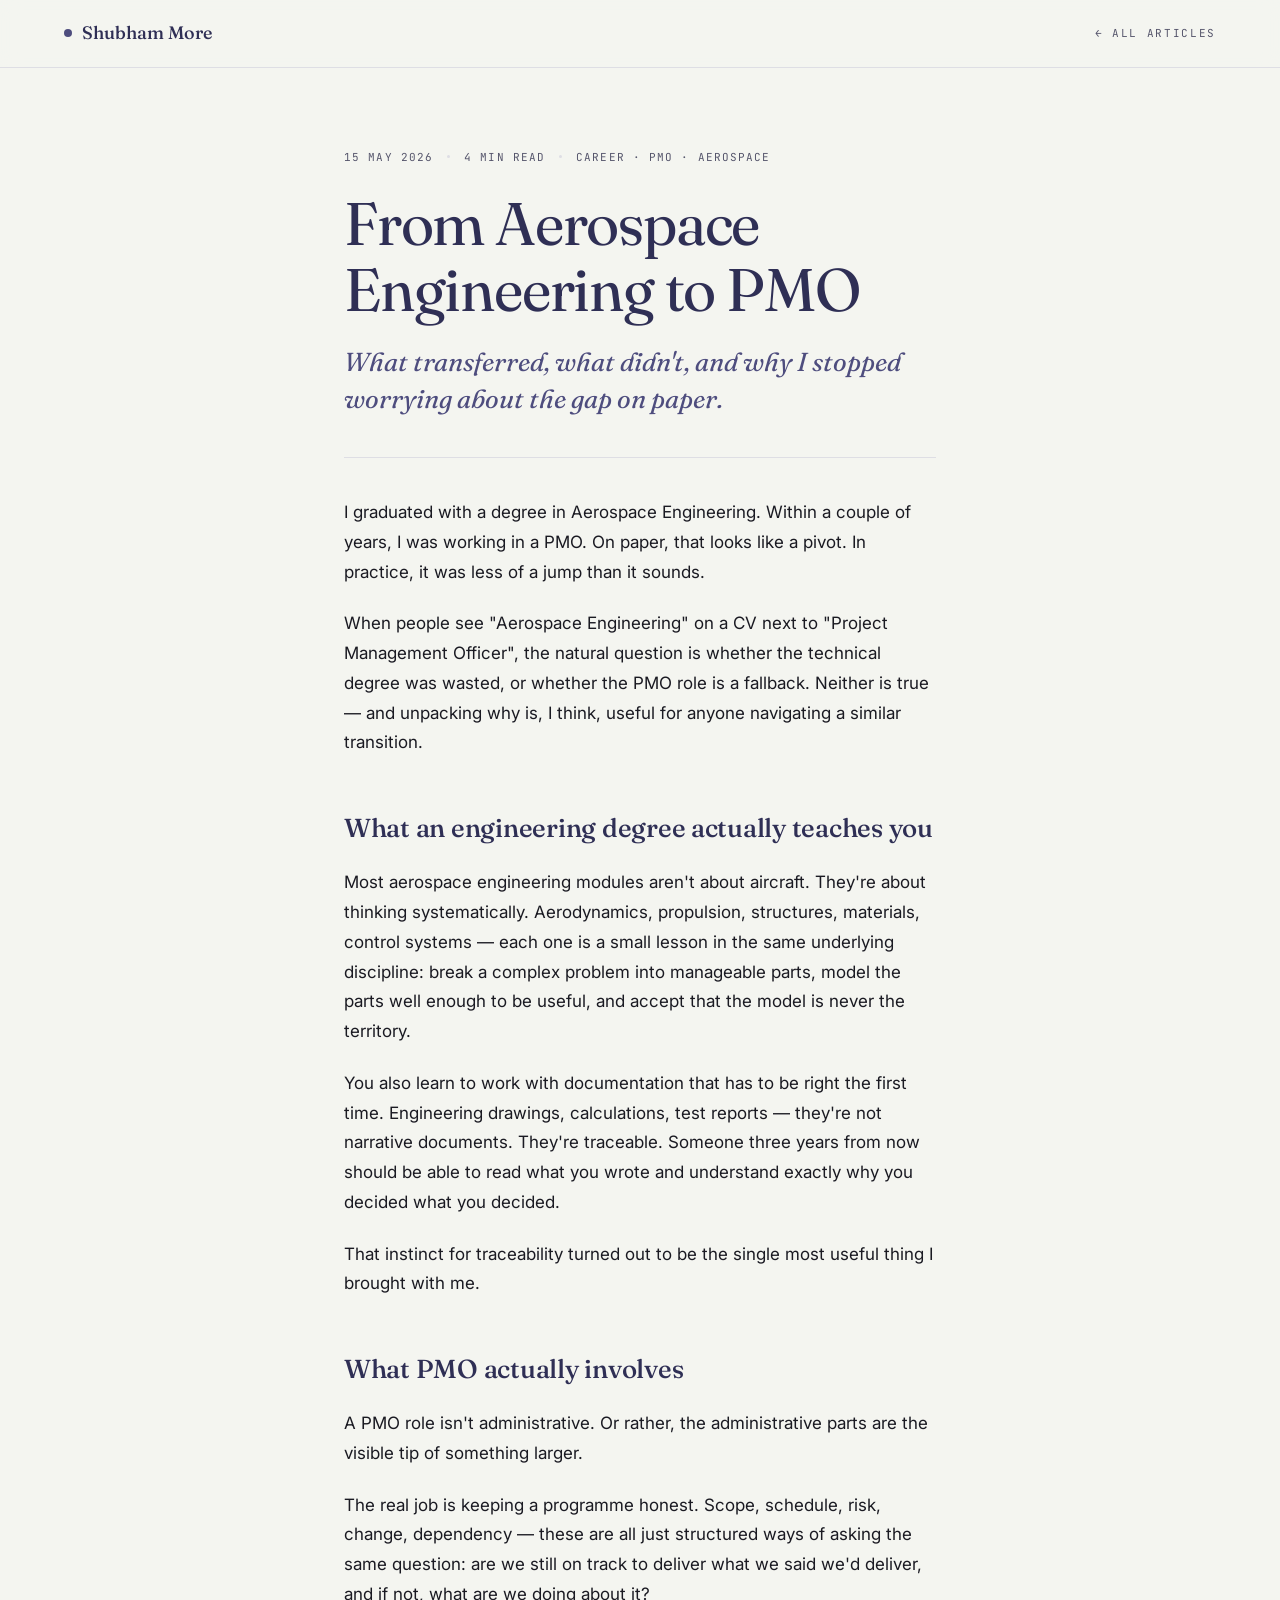
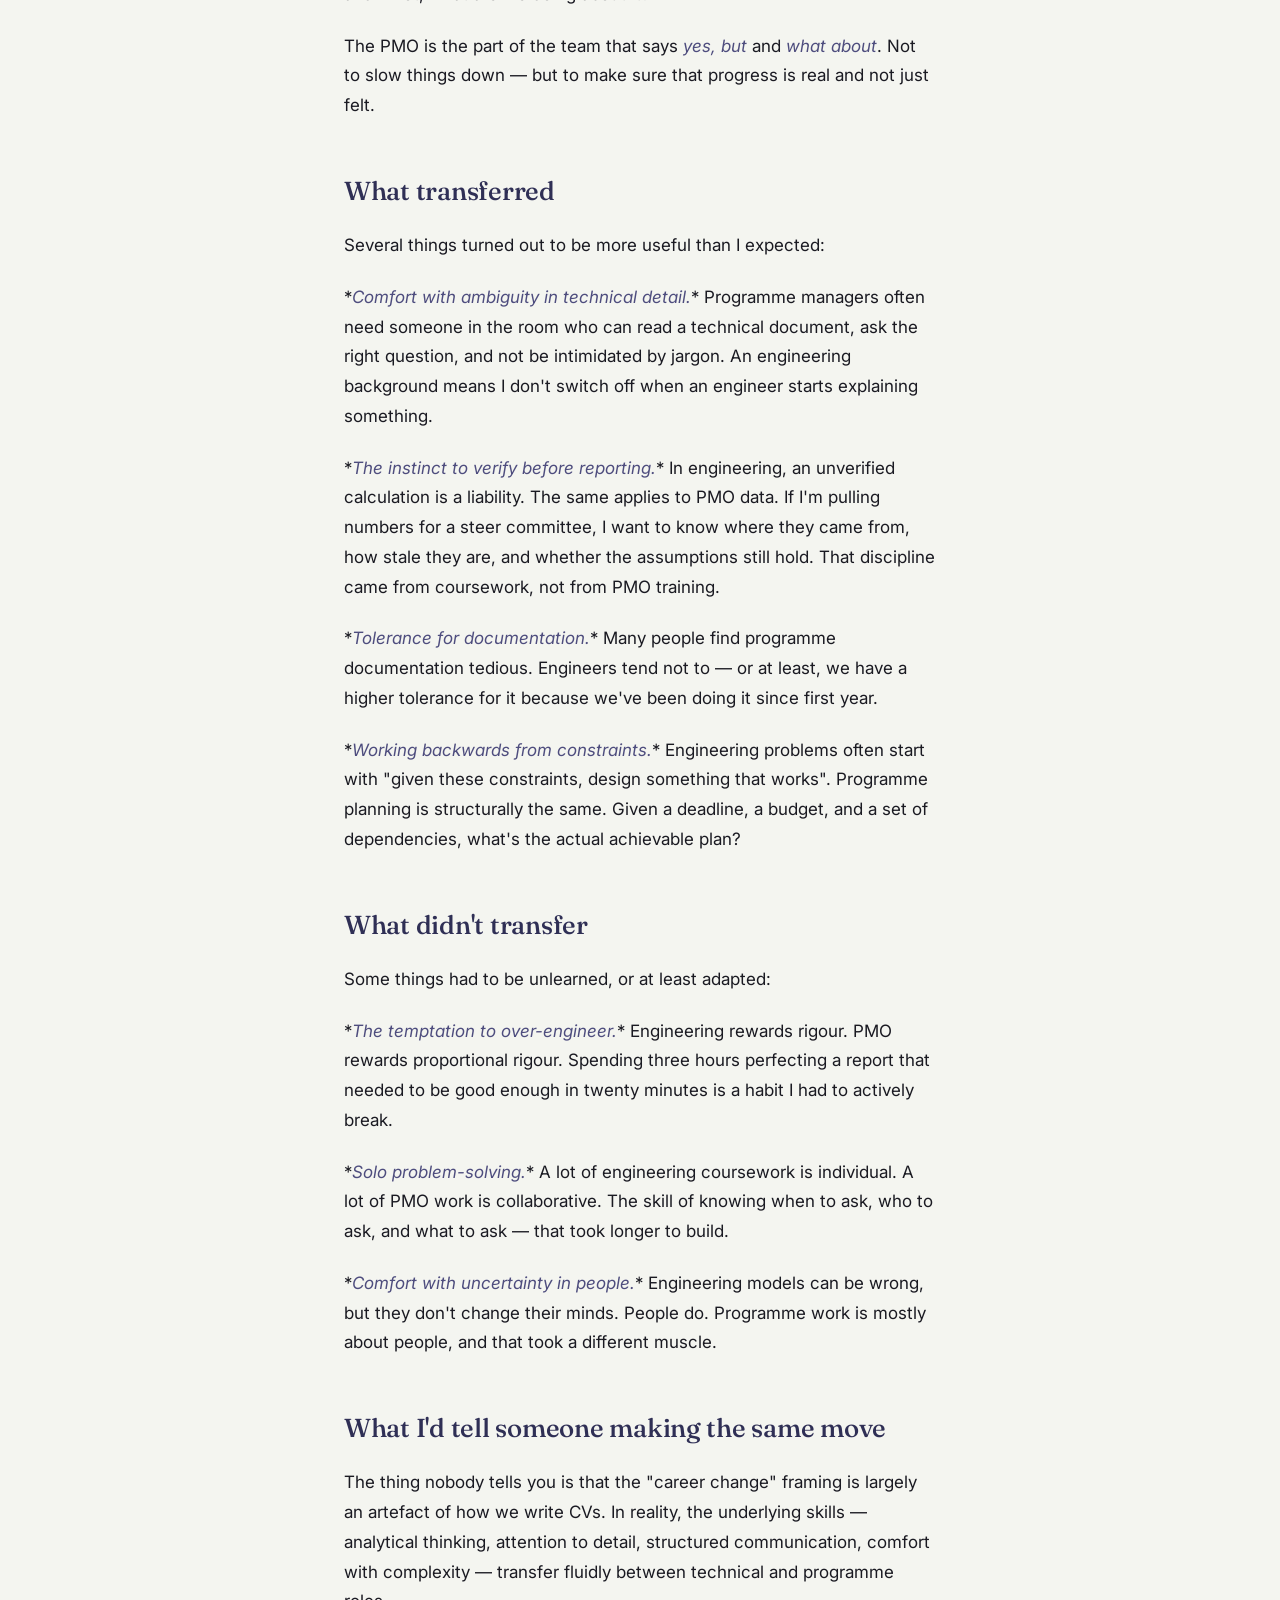
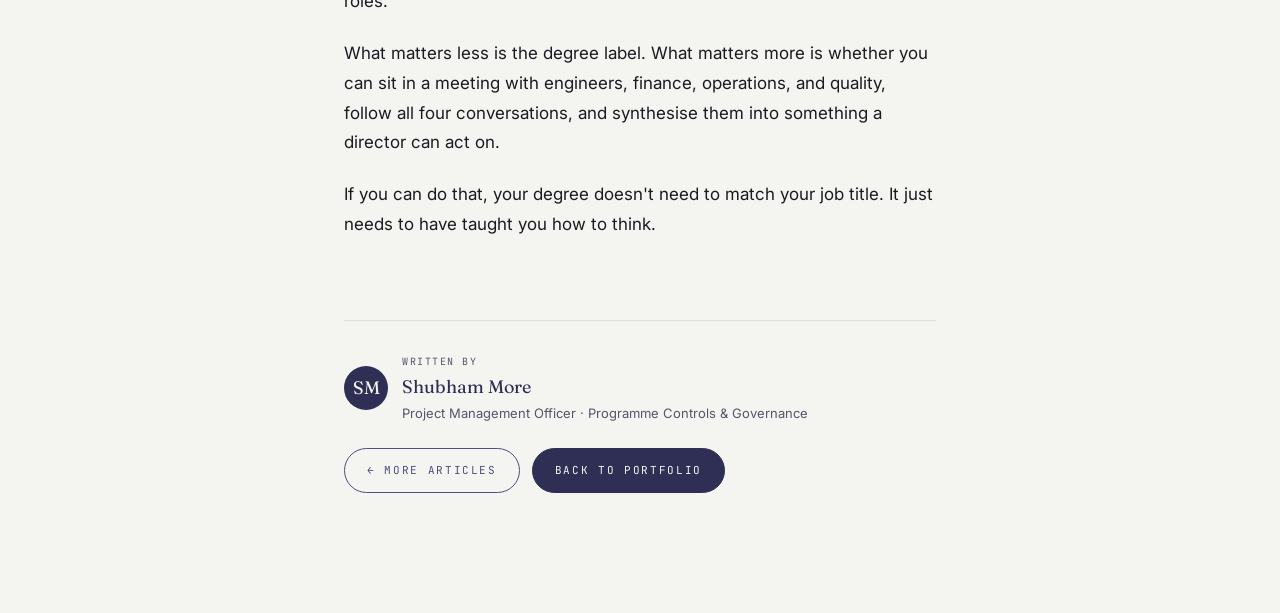
==== article-aerospace-to-pmo.html @ 25e09bb3 "Refactor monolithic index.html into structured multi-file project Split the single 1,732-line index." ====
<!DOCTYPE html>
<html lang="en">
<head>
<meta charset="UTF-8">
<meta name="viewport" content="width=device-width, initial-scale=1">
<title>From Aerospace Engineering to PMO — Shubham More</title>
<meta name="description" content="What transferred, what didn't, and why I stopped worrying about the gap on paper.">
<link rel="preconnect" href="https://fonts.googleapis.com">
<link rel="preconnect" href="https://fonts.gstatic.com" crossorigin>
<link href="https://fonts.googleapis.com/css2?family=Fraunces:opsz,wght@9..144,300;9..144,400;9..144,500&family=Inter:wght@300;400;500;600&family=JetBrains+Mono:wght@400;500&display=swap" rel="stylesheet">
<style>
:root {
  --ink: #4E4D7E; --ink-deep: #2F2F55; --ink-soft: #7C7BA5;
  --paper: #F4F5F0; --paper-warm: #EDEEE7; --surface: #FFFFFF;
  --text: #1A1A22; --text-dim: #55556B;
  --line: #DEDEE4; --line-soft: #EAEAEF; --accent: #C9A36B;
  --f-display: "Fraunces", Georgia, serif;
  --f-body: "Inter", -apple-system, sans-serif;
  --f-mono: "JetBrains Mono", ui-monospace, monospace;
  --pad-x: clamp(24px, 5vw, 80px);
}
* { box-sizing: border-box; margin: 0; padding: 0; }
html { scroll-behavior: smooth; }
body { font-family: var(--f-body); font-size: 16px; line-height: 1.7; color: var(--text); background: var(--paper); -webkit-font-smoothing: antialiased; }
a { color: inherit; text-decoration: none; }

.nav { position: sticky; top: 0; z-index: 100; background: rgba(244,245,240,0.92); backdrop-filter: saturate(140%) blur(10px); border-bottom: 1px solid var(--line); }
.nav-inner { display: flex; justify-content: space-between; align-items: center; padding: 18px var(--pad-x); }
.nav-logo { font-family: var(--f-display); font-size: 18px; font-weight: 500; color: var(--ink-deep); display: flex; align-items: center; gap: 10px; }
.nav-logo .dot { width: 8px; height: 8px; border-radius: 50%; background: var(--ink); }
.nav-back { font-family: var(--f-mono); font-size: 11px; letter-spacing: 0.15em; text-transform: uppercase; color: var(--text-dim); transition: color .15s; }
.nav-back:hover { color: var(--ink); }

.article { max-width: 720px; margin: 0 auto; padding: 80px var(--pad-x) 120px; }

.article-meta { display: flex; gap: 14px; flex-wrap: wrap; align-items: center; font-family: var(--f-mono); font-size: 11px; letter-spacing: 0.1em; text-transform: uppercase; color: var(--text-dim); margin-bottom: 24px; }
.article-meta .dot-sep { width: 3px; height: 3px; border-radius: 50%; background: var(--line); }

.article h1 { font-family: var(--f-display); font-size: clamp(36px, 6vw, 60px); font-weight: 400; line-height: 1.1; color: var(--ink-deep); letter-spacing: -0.02em; margin-bottom: 22px; }
.article .subtitle { font-family: var(--f-display); font-size: clamp(20px, 2.5vw, 26px); font-weight: 400; line-height: 1.4; color: var(--ink); font-style: italic; margin-bottom: 32px; }
.article .lede { height: 1px; background: var(--line); margin: 40px 0; }

.article h2 { font-family: var(--f-display); font-size: 26px; font-weight: 500; color: var(--ink-deep); margin: 48px 0 18px; letter-spacing: -0.01em; }
.article p { font-size: 17px; line-height: 1.75; color: var(--text); margin-bottom: 22px; }
.article p em { color: var(--ink); font-style: italic; }
.article p strong { color: var(--ink-deep); font-weight: 600; }

.article-foot { margin-top: 80px; padding-top: 32px; border-top: 1px solid var(--line); display: flex; flex-direction: column; gap: 24px; }
.foot-author { display: flex; align-items: center; gap: 14px; }
.foot-author .avatar { width: 44px; height: 44px; border-radius: 50%; background: var(--ink-deep); color: var(--paper); display: flex; align-items: center; justify-content: center; font-family: var(--f-display); font-size: 18px; }
.foot-author .by { font-family: var(--f-mono); font-size: 10px; letter-spacing: 0.15em; text-transform: uppercase; color: var(--text-dim); margin-bottom: 2px; }
.foot-author .name { font-family: var(--f-display); font-size: 18px; color: var(--ink-deep); }
.foot-author .role { font-size: 13px; color: var(--text-dim); }
.foot-cta { display: flex; gap: 12px; flex-wrap: wrap; }
.foot-cta a { font-family: var(--f-mono); font-size: 11px; letter-spacing: 0.15em; text-transform: uppercase; padding: 12px 22px; border: 1px solid var(--ink); border-radius: 999px; color: var(--ink); transition: all .15s; }
.foot-cta a:hover { background: var(--ink); color: var(--paper); }
.foot-cta a.primary { background: var(--ink-deep); color: var(--paper); border-color: var(--ink-deep); }
.foot-cta a.primary:hover { background: var(--ink); }

@media (max-width: 600px) {
  .article { padding: 50px var(--pad-x) 80px; }
  .article h1 { font-size: 32px; }
  .article .subtitle { font-size: 18px; }
  .article p { font-size: 16px; }
}
</style>
</head>
<body>

<nav class="nav">
  <div class="nav-inner">
    <a class="nav-logo" href="index.html"><span class="dot"></span>Shubham More</a>
    <a class="nav-back" href="articles.html">← All articles</a>
  </div>
</nav>

<article class="article">
  <div class="article-meta">
    <span>15 May 2026</span>
    <span class="dot-sep"></span>
    <span>4 min read</span>
    <span class="dot-sep"></span>
    <span>Career · PMO · Aerospace</span>
  </div>
  <h1>From Aerospace Engineering to PMO</h1>
  <p class="subtitle">What transferred, what didn't, and why I stopped worrying about the gap on paper.</p>
  <div class="lede"></div>
  
  <p>I graduated with a degree in Aerospace Engineering. Within a couple of years, I was working in a PMO. On paper, that looks like a pivot. In practice, it was less of a jump than it sounds.</p>
<p>When people see "Aerospace Engineering" on a CV next to "Project Management Officer", the natural question is whether the technical degree was wasted, or whether the PMO role is a fallback. Neither is true — and unpacking why is, I think, useful for anyone navigating a similar transition.</p>
<h2>What an engineering degree actually teaches you</h2>
<p>Most aerospace engineering modules aren't about aircraft. They're about thinking systematically. Aerodynamics, propulsion, structures, materials, control systems — each one is a small lesson in the same underlying discipline: break a complex problem into manageable parts, model the parts well enough to be useful, and accept that the model is never the territory.</p>
<p>You also learn to work with documentation that has to be right the first time. Engineering drawings, calculations, test reports — they're not narrative documents. They're traceable. Someone three years from now should be able to read what you wrote and understand exactly why you decided what you decided.</p>
<p>That instinct for traceability turned out to be the single most useful thing I brought with me.</p>
<h2>What PMO actually involves</h2>
<p>A PMO role isn't administrative. Or rather, the administrative parts are the visible tip of something larger.</p>
<p>The real job is keeping a programme honest. Scope, schedule, risk, change, dependency — these are all just structured ways of asking the same question: are we still on track to deliver what we said we'd deliver, and if not, what are we doing about it?</p>
<p>The PMO is the part of the team that says <em>yes, but</em> and <em>what about</em>. Not to slow things down — but to make sure that progress is real and not just felt.</p>
<h2>What transferred</h2>
<p>Several things turned out to be more useful than I expected:</p>
<p>*<em>Comfort with ambiguity in technical detail.</em>* Programme managers often need someone in the room who can read a technical document, ask the right question, and not be intimidated by jargon. An engineering background means I don't switch off when an engineer starts explaining something.</p>
<p>*<em>The instinct to verify before reporting.</em>* In engineering, an unverified calculation is a liability. The same applies to PMO data. If I'm pulling numbers for a steer committee, I want to know where they came from, how stale they are, and whether the assumptions still hold. That discipline came from coursework, not from PMO training.</p>
<p>*<em>Tolerance for documentation.</em>* Many people find programme documentation tedious. Engineers tend not to — or at least, we have a higher tolerance for it because we've been doing it since first year.</p>
<p>*<em>Working backwards from constraints.</em>* Engineering problems often start with "given these constraints, design something that works". Programme planning is structurally the same. Given a deadline, a budget, and a set of dependencies, what's the actual achievable plan?</p>
<h2>What didn't transfer</h2>
<p>Some things had to be unlearned, or at least adapted:</p>
<p>*<em>The temptation to over-engineer.</em>* Engineering rewards rigour. PMO rewards proportional rigour. Spending three hours perfecting a report that needed to be good enough in twenty minutes is a habit I had to actively break.</p>
<p>*<em>Solo problem-solving.</em>* A lot of engineering coursework is individual. A lot of PMO work is collaborative. The skill of knowing when to ask, who to ask, and what to ask — that took longer to build.</p>
<p>*<em>Comfort with uncertainty in people.</em>* Engineering models can be wrong, but they don't change their minds. People do. Programme work is mostly about people, and that took a different muscle.</p>
<h2>What I'd tell someone making the same move</h2>
<p>The thing nobody tells you is that the "career change" framing is largely an artefact of how we write CVs. In reality, the underlying skills — analytical thinking, attention to detail, structured communication, comfort with complexity — transfer fluidly between technical and programme roles.</p>
<p>What matters less is the degree label. What matters more is whether you can sit in a meeting with engineers, finance, operations, and quality, follow all four conversations, and synthesise them into something a director can act on.</p>
<p>If you can do that, your degree doesn't need to match your job title. It just needs to have taught you how to think.</p>
  
  <div class="article-foot">
    <div class="foot-author">
      <div class="avatar">SM</div>
      <div>
        <div class="by">Written by</div>
        <div class="name">Shubham More</div>
        <div class="role">Project Management Officer · Programme Controls &amp; Governance</div>
      </div>
    </div>
    <div class="foot-cta">
      <a href="articles.html">← More articles</a>
      <a href="index.html" class="primary">Back to portfolio</a>
    </div>
  </div>
</article>

</body>
</html>
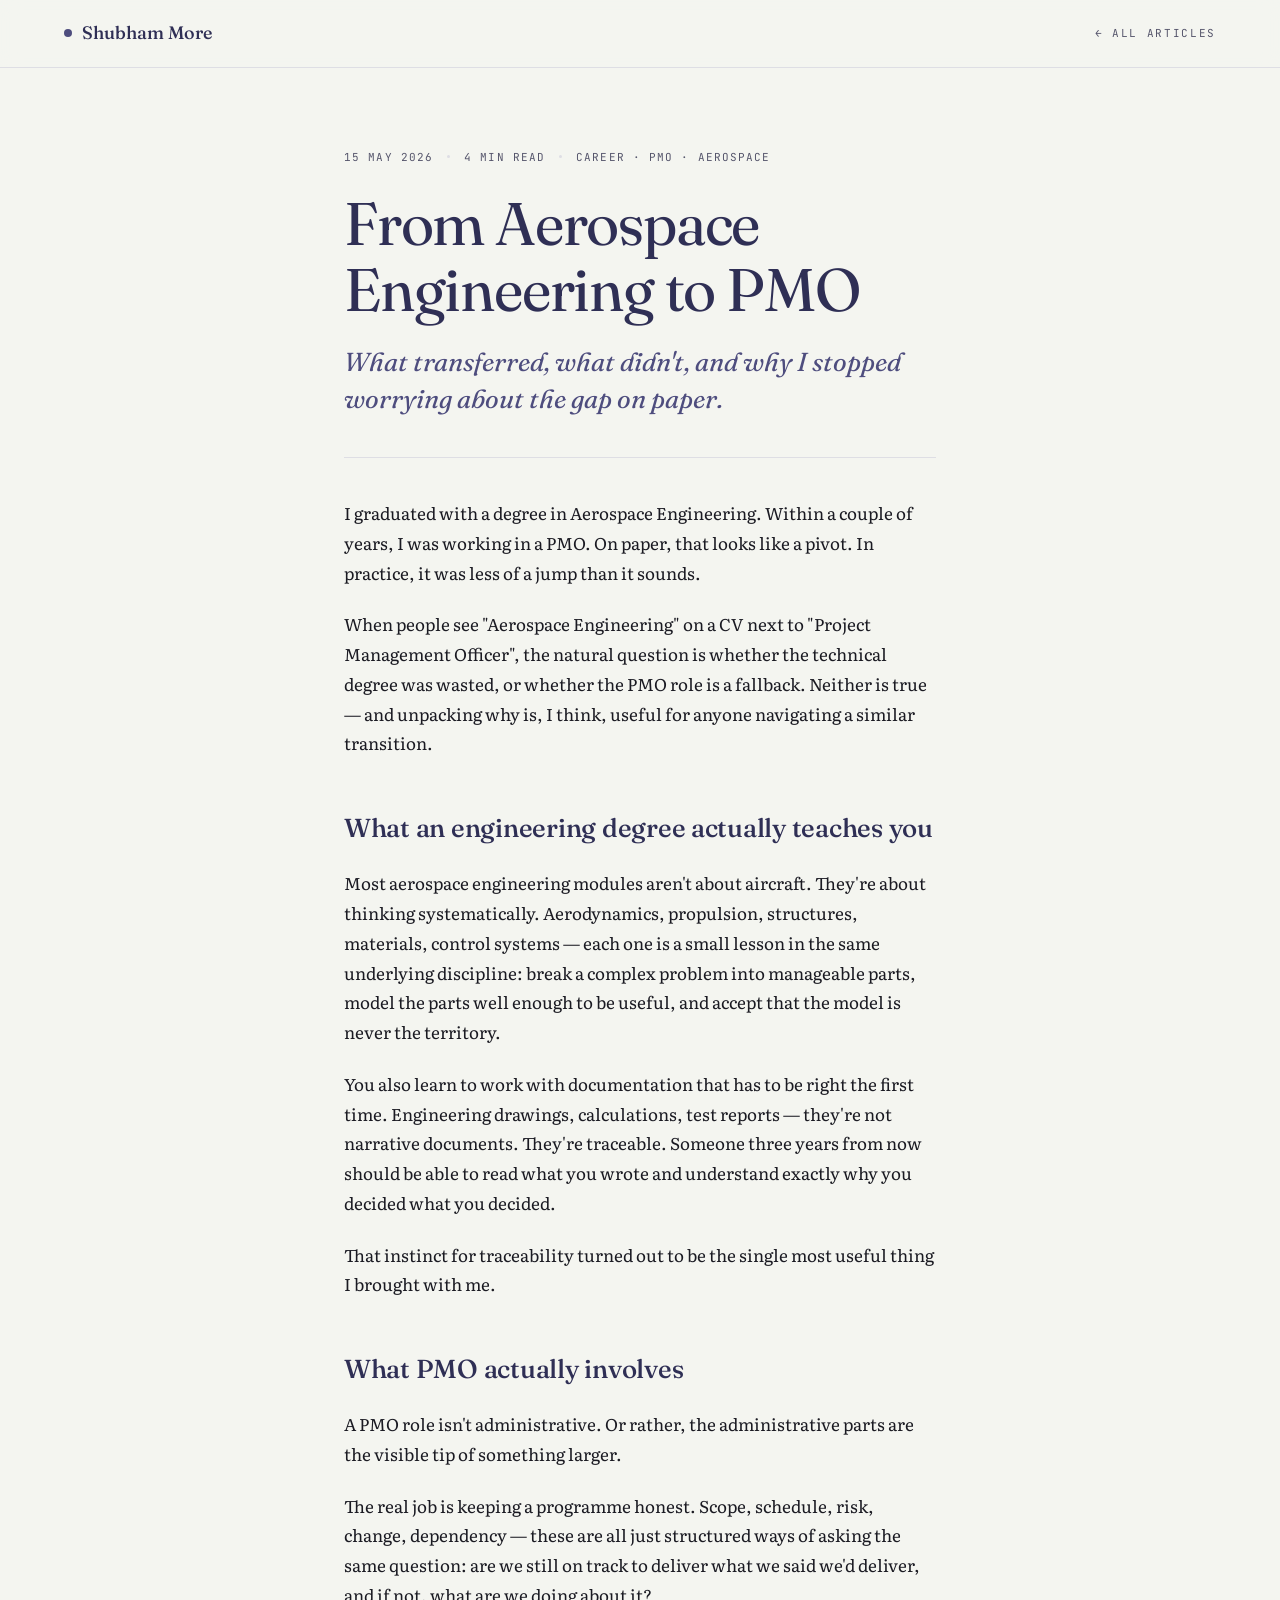
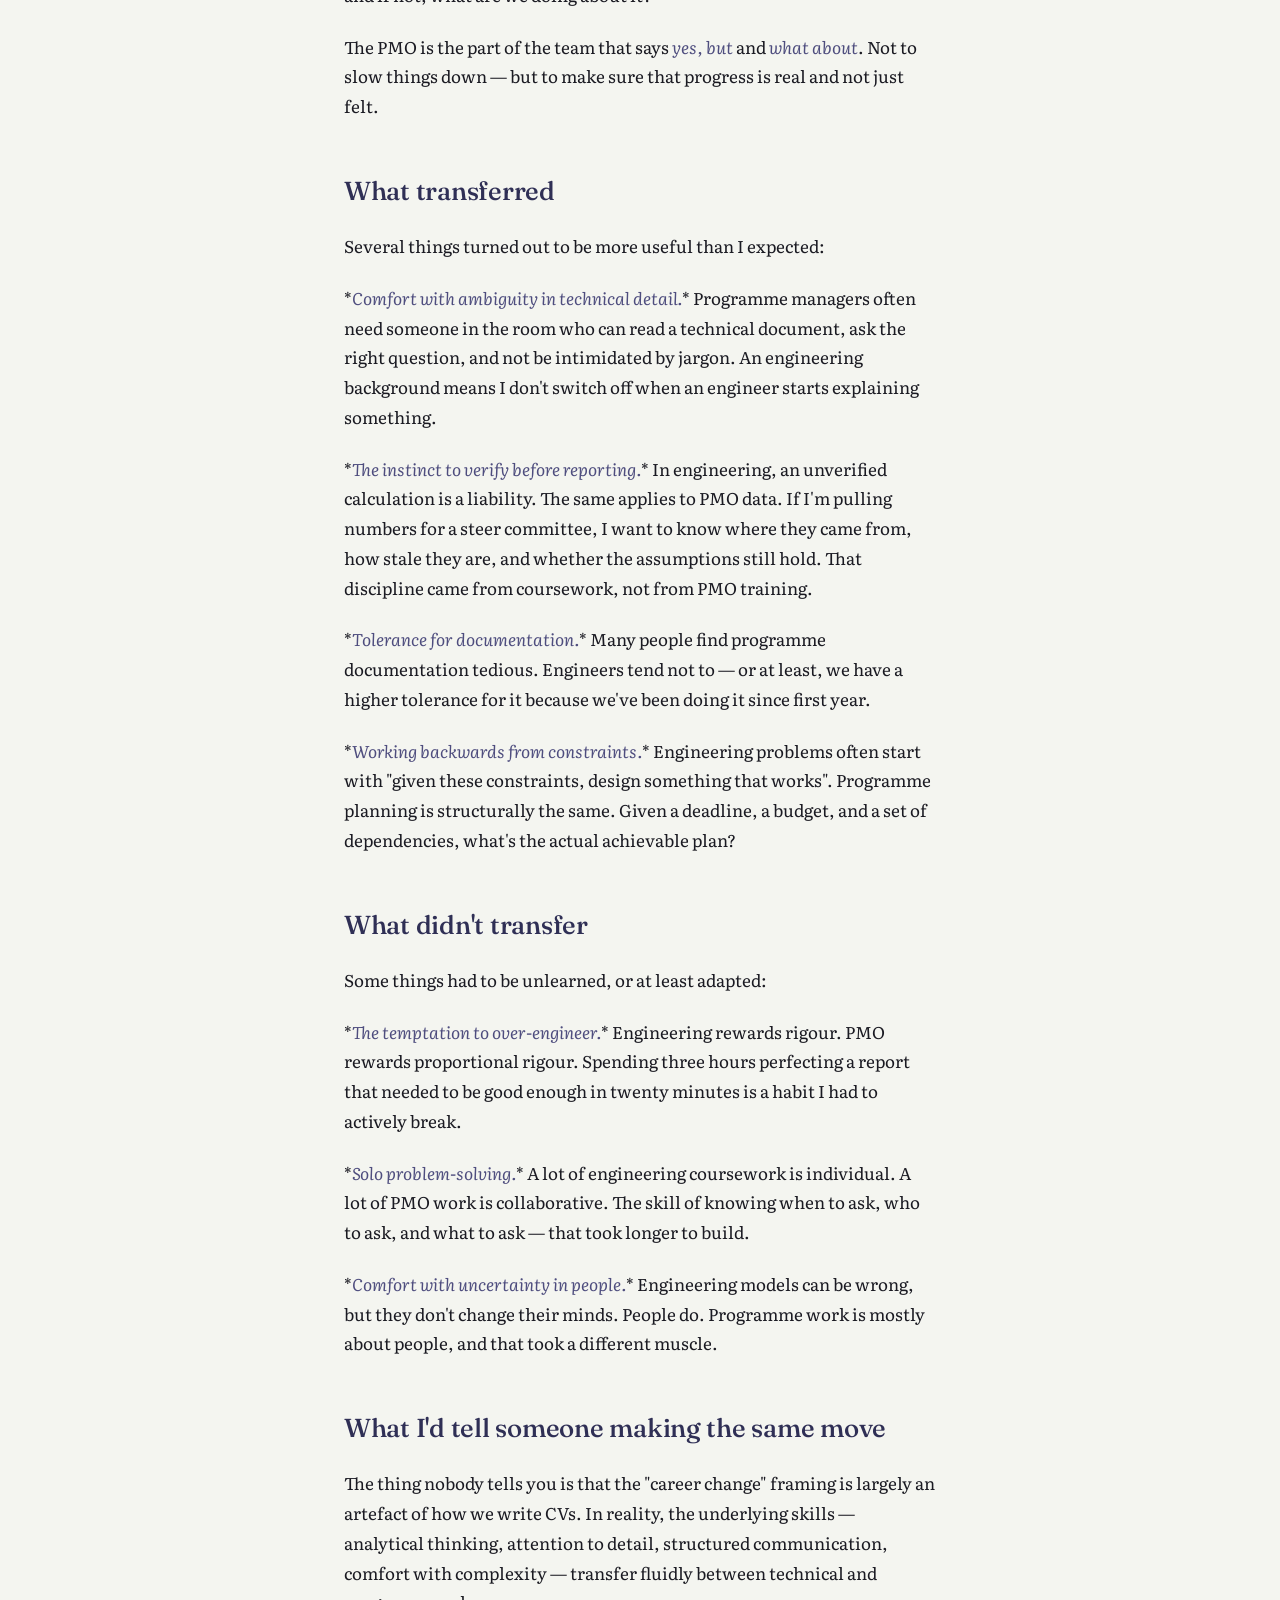
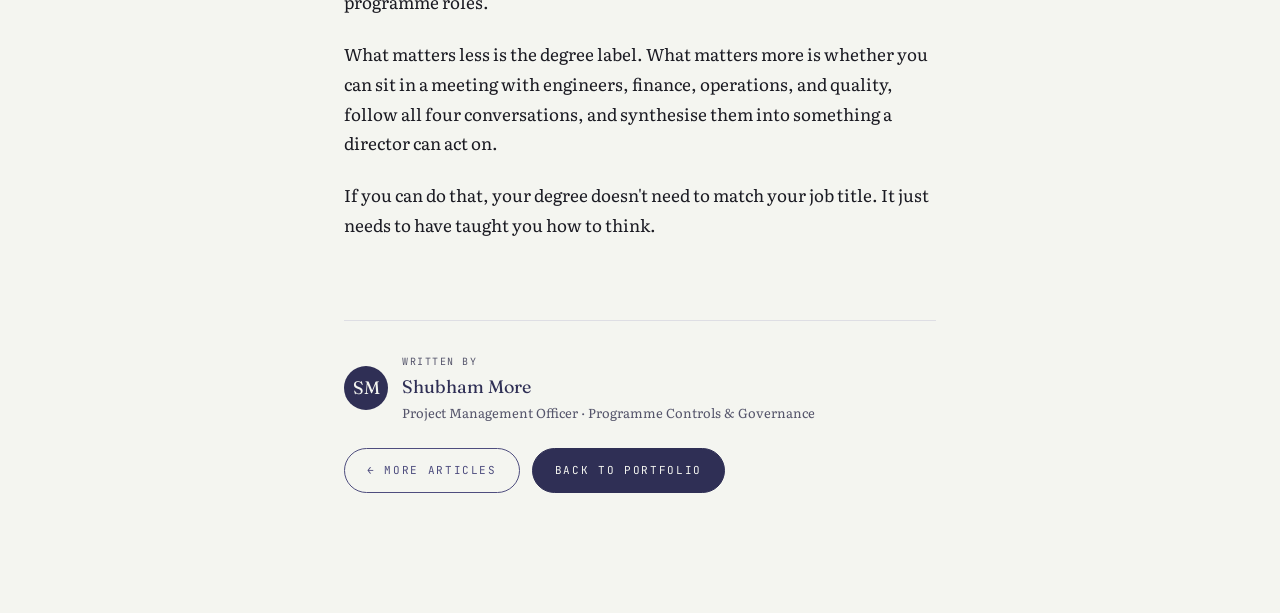
==== commit 37714039: "Change body font to Literata site-wide Swap the body-text typeface from Inter to Literata (Google Fo" ====
--- a/article-aerospace-to-pmo.html
+++ b/article-aerospace-to-pmo.html
@@ -7,7 +7,7 @@
 <meta name="description" content="What transferred, what didn't, and why I stopped worrying about the gap on paper.">
 <link rel="preconnect" href="https://fonts.googleapis.com">
 <link rel="preconnect" href="https://fonts.gstatic.com" crossorigin>
-<link href="https://fonts.googleapis.com/css2?family=Fraunces:opsz,wght@9..144,300;9..144,400;9..144,500&family=Inter:wght@300;400;500;600&family=JetBrains+Mono:wght@400;500&display=swap" rel="stylesheet">
+<link href="https://fonts.googleapis.com/css2?family=Fraunces:opsz,wght@9..144,300;9..144,400;9..144,500&family=Literata:ital,opsz,wght@0,7..72,400;0,7..72,500;1,7..72,400&family=JetBrains+Mono:wght@400;500&display=swap" rel="stylesheet">
 <style>
 :root {
   --ink: #4E4D7E; --ink-deep: #2F2F55; --ink-soft: #7C7BA5;
@@ -15,7 +15,7 @@
   --text: #1A1A22; --text-dim: #55556B;
   --line: #DEDEE4; --line-soft: #EAEAEF; --accent: #C9A36B;
   --f-display: "Fraunces", Georgia, serif;
-  --f-body: "Inter", -apple-system, sans-serif;
+  --f-body: "Literata", Georgia, serif;
   --f-mono: "JetBrains Mono", ui-monospace, monospace;
   --pad-x: clamp(24px, 5vw, 80px);
 }
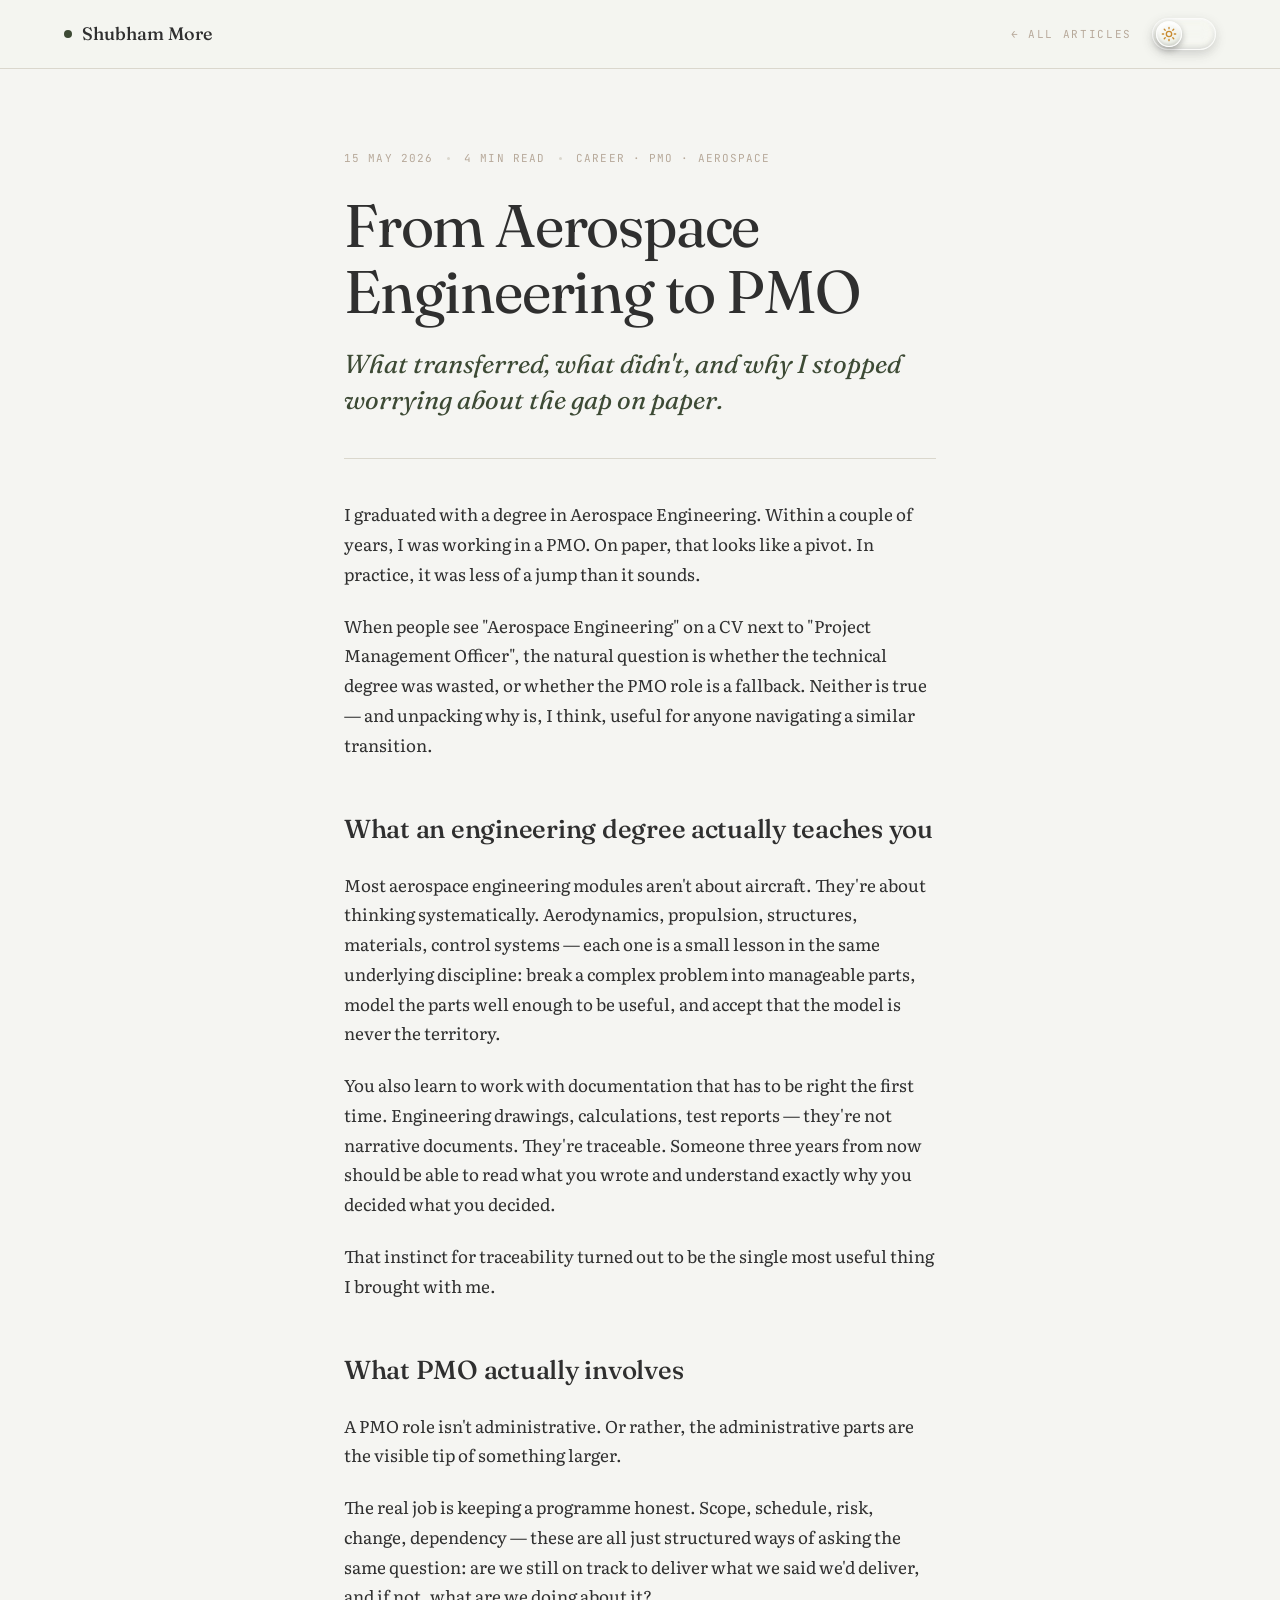
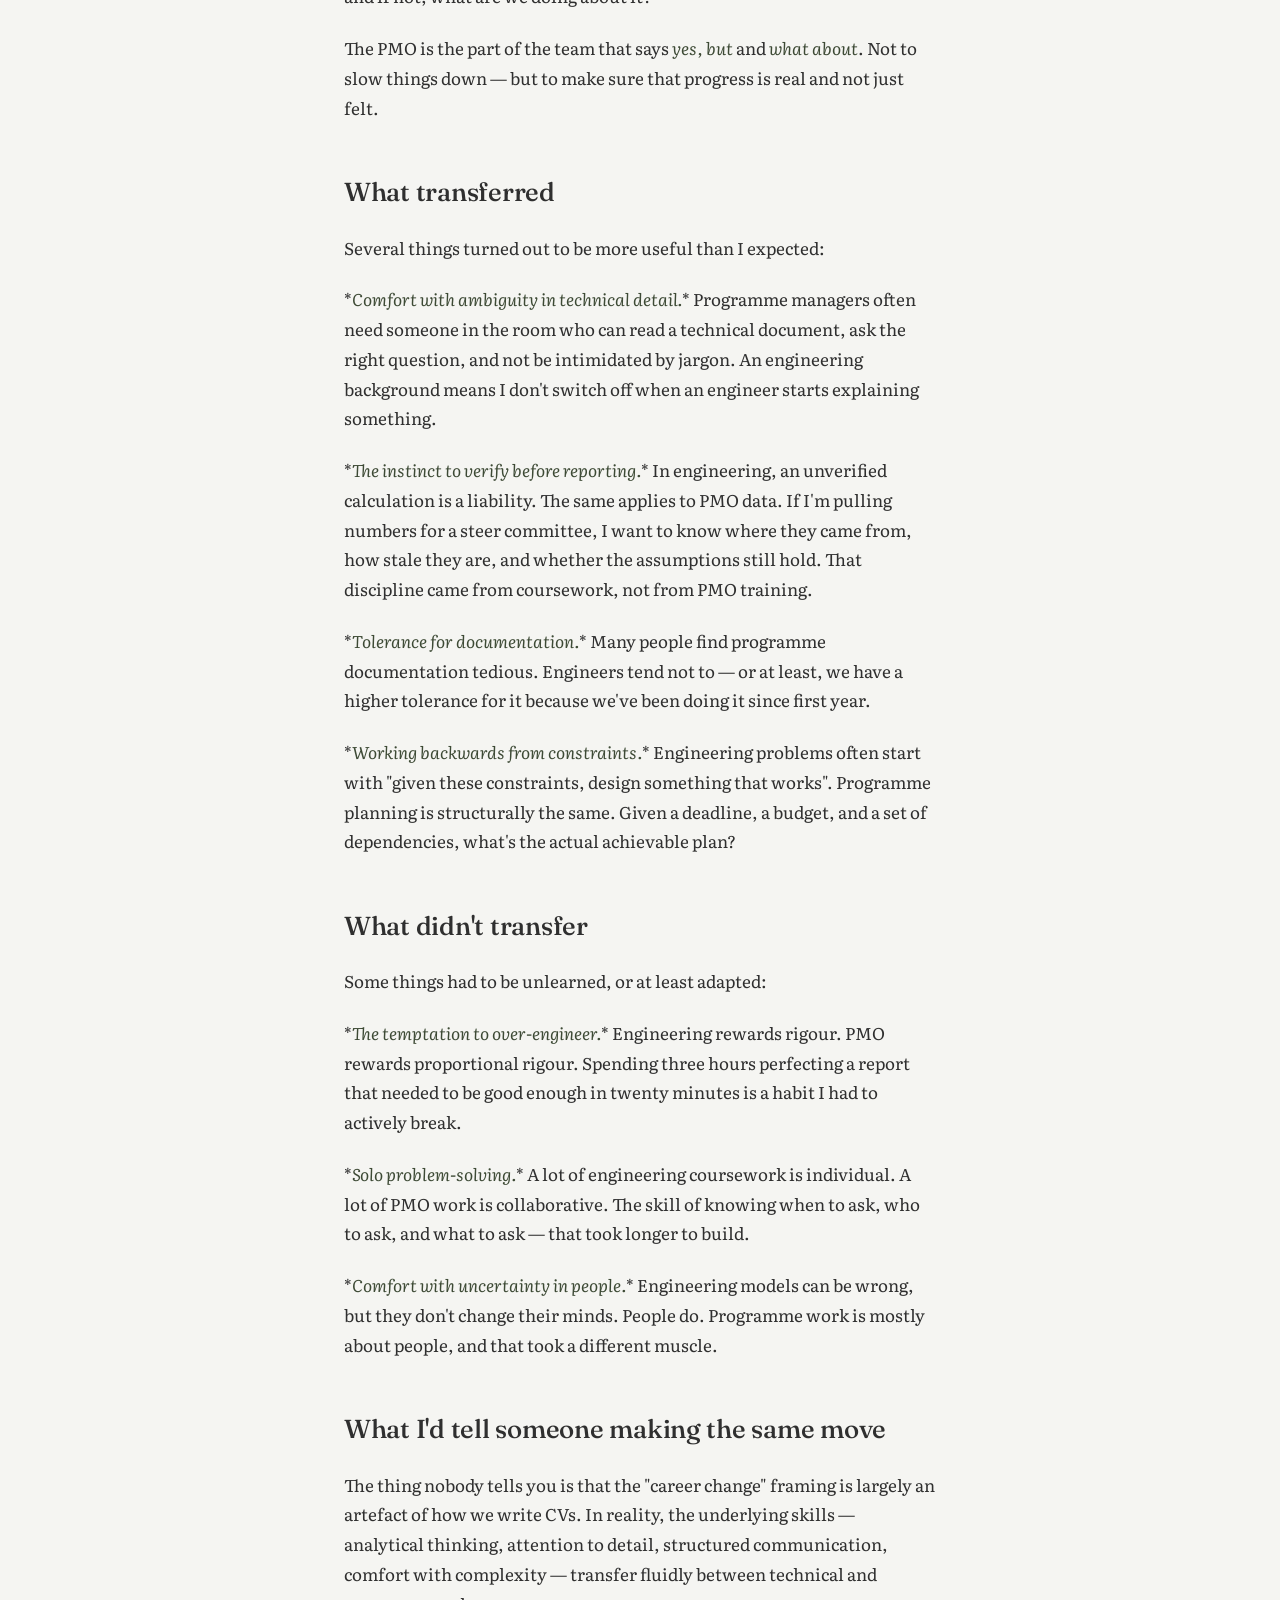
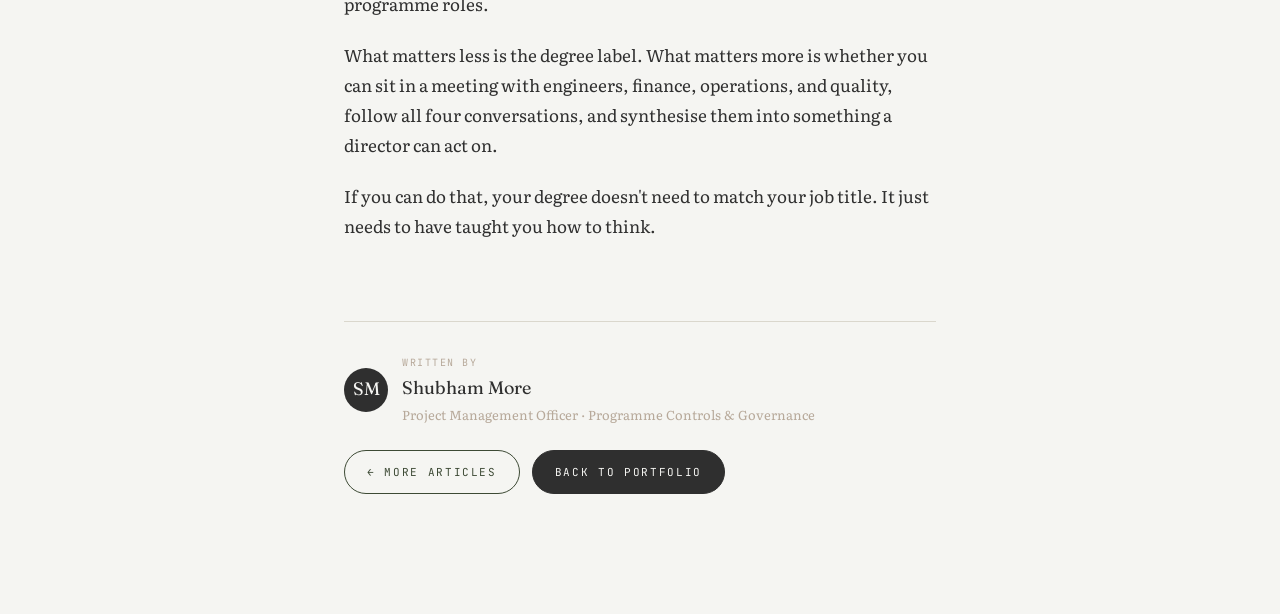
==== commit 9fd8f4be: "Writing pages: re-skin to Modern PMO palette + dark mode Swap the old purple/gold theme on the artic" ====
--- a/article-aerospace-to-pmo.html
+++ b/article-aerospace-to-pmo.html
@@ -7,29 +7,24 @@
 <meta name="description" content="What transferred, what didn't, and why I stopped worrying about the gap on paper.">
 <link rel="preconnect" href="https://fonts.googleapis.com">
 <link rel="preconnect" href="https://fonts.gstatic.com" crossorigin>
-<link href="https://fonts.googleapis.com/css2?family=Fraunces:opsz,wght@9..144,300;9..144,400;9..144,500&family=Literata:ital,opsz,wght@0,7..72,400;0,7..72,500;1,7..72,400&family=JetBrains+Mono:wght@400;500&display=swap" rel="stylesheet">
+<link href="https://fonts.googleapis.com/css2?family=Fraunces:ital,opsz,wght@0,9..144,300;0,9..144,400;0,9..144,500;1,9..144,400&family=Literata:ital,opsz,wght@0,7..72,400;0,7..72,500;1,7..72,400&family=JetBrains+Mono:wght@400;500&display=swap" rel="stylesheet">
+<script>/* Apply saved theme before first paint — prevents a flash. Default is light for every device (OS setting ignored). */
+(function(){try{var t=localStorage.getItem('theme')==='dark'?'dark':'light';document.documentElement.setAttribute('data-theme',t);}catch(e){}})();</script>
+<link rel="stylesheet" href="css/variables.css">
+<link rel="stylesheet" href="css/theme-toggle.css">
 <style>
-:root {
-  --ink: #4E4D7E; --ink-deep: #2F2F55; --ink-soft: #7C7BA5;
-  --paper: #F4F5F0; --paper-warm: #EDEEE7; --surface: #FFFFFF;
-  --text: #1A1A22; --text-dim: #55556B;
-  --line: #DEDEE4; --line-soft: #EAEAEF; --accent: #C9A36B;
-  --f-display: "Fraunces", Georgia, serif;
-  --f-body: "Literata", Georgia, serif;
-  --f-mono: "JetBrains Mono", ui-monospace, monospace;
-  --pad-x: clamp(24px, 5vw, 80px);
-}
 * { box-sizing: border-box; margin: 0; padding: 0; }
 html { scroll-behavior: smooth; }
 body { font-family: var(--f-body); font-size: 16px; line-height: 1.7; color: var(--text); background: var(--paper); -webkit-font-smoothing: antialiased; }
 a { color: inherit; text-decoration: none; }
 
-.nav { position: sticky; top: 0; z-index: 100; background: rgba(244,245,240,0.92); backdrop-filter: saturate(140%) blur(10px); border-bottom: 1px solid var(--line); }
+.nav { position: sticky; top: 0; z-index: 100; background: var(--nav-bg); backdrop-filter: saturate(140%) blur(10px); -webkit-backdrop-filter: saturate(140%) blur(10px); border-bottom: 1px solid var(--line); }
 .nav-inner { display: flex; justify-content: space-between; align-items: center; padding: 18px var(--pad-x); }
 .nav-logo { font-family: var(--f-display); font-size: 18px; font-weight: 500; color: var(--ink-deep); display: flex; align-items: center; gap: 10px; }
-.nav-logo .dot { width: 8px; height: 8px; border-radius: 50%; background: var(--ink); }
+.nav-logo .dot { width: 8px; height: 8px; border-radius: 50%; background: var(--brand); }
+.nav-right { display: flex; align-items: center; gap: 20px; }
 .nav-back { font-family: var(--f-mono); font-size: 11px; letter-spacing: 0.15em; text-transform: uppercase; color: var(--text-dim); transition: color .15s; }
-.nav-back:hover { color: var(--ink); }
+.nav-back:hover { color: var(--brand); }
 
 .article { max-width: 720px; margin: 0 auto; padding: 80px var(--pad-x) 120px; }
 
@@ -37,12 +32,12 @@
 .article-meta .dot-sep { width: 3px; height: 3px; border-radius: 50%; background: var(--line); }
 
 .article h1 { font-family: var(--f-display); font-size: clamp(36px, 6vw, 60px); font-weight: 400; line-height: 1.1; color: var(--ink-deep); letter-spacing: -0.02em; margin-bottom: 22px; }
-.article .subtitle { font-family: var(--f-display); font-size: clamp(20px, 2.5vw, 26px); font-weight: 400; line-height: 1.4; color: var(--ink); font-style: italic; margin-bottom: 32px; }
+.article .subtitle { font-family: var(--f-display); font-size: clamp(20px, 2.5vw, 26px); font-weight: 400; line-height: 1.4; color: var(--brand); font-style: italic; margin-bottom: 32px; }
 .article .lede { height: 1px; background: var(--line); margin: 40px 0; }
 
 .article h2 { font-family: var(--f-display); font-size: 26px; font-weight: 500; color: var(--ink-deep); margin: 48px 0 18px; letter-spacing: -0.01em; }
 .article p { font-size: 17px; line-height: 1.75; color: var(--text); margin-bottom: 22px; }
-.article p em { color: var(--ink); font-style: italic; }
+.article p em { color: var(--brand); font-style: italic; }
 .article p strong { color: var(--ink-deep); font-weight: 600; }
 
 .article-foot { margin-top: 80px; padding-top: 32px; border-top: 1px solid var(--line); display: flex; flex-direction: column; gap: 24px; }
@@ -52,10 +47,10 @@
 .foot-author .name { font-family: var(--f-display); font-size: 18px; color: var(--ink-deep); }
 .foot-author .role { font-size: 13px; color: var(--text-dim); }
 .foot-cta { display: flex; gap: 12px; flex-wrap: wrap; }
-.foot-cta a { font-family: var(--f-mono); font-size: 11px; letter-spacing: 0.15em; text-transform: uppercase; padding: 12px 22px; border: 1px solid var(--ink); border-radius: 999px; color: var(--ink); transition: all .15s; }
-.foot-cta a:hover { background: var(--ink); color: var(--paper); }
+.foot-cta a { font-family: var(--f-mono); font-size: 11px; letter-spacing: 0.15em; text-transform: uppercase; padding: 12px 22px; border: 1px solid var(--brand); border-radius: 999px; color: var(--brand); transition: all .15s; }
+.foot-cta a:hover { background: var(--brand); color: var(--paper); }
 .foot-cta a.primary { background: var(--ink-deep); color: var(--paper); border-color: var(--ink-deep); }
-.foot-cta a.primary:hover { background: var(--ink); }
+.foot-cta a.primary:hover { background: var(--brand); border-color: var(--brand); }
 
 @media (max-width: 600px) {
   .article { padding: 50px var(--pad-x) 80px; }
@@ -70,7 +65,17 @@
 <nav class="nav">
   <div class="nav-inner">
     <a class="nav-logo" href="index.html"><span class="dot"></span>Shubham More</a>
-    <a class="nav-back" href="articles.html">← All articles</a>
+    <div class="nav-right">
+      <a class="nav-back" href="articles.html">← All articles</a>
+      <button class="theme-toggle" id="themeToggle" role="switch" aria-checked="false" aria-label="Switch to dark mode" title="Toggle dark mode" type="button">
+        <span class="tt-track">
+          <span class="tt-knob">
+            <svg class="tt-icon tt-sun" viewBox="0 0 24 24" fill="none" stroke="currentColor" stroke-width="2" stroke-linecap="round" stroke-linejoin="round" aria-hidden="true"><circle cx="12" cy="12" r="4"/><path d="M12 2v2M12 20v2M4.9 4.9l1.4 1.4M17.7 17.7l1.4 1.4M2 12h2M20 12h2M4.9 19.1l1.4-1.4M17.7 6.3l1.4-1.4"/></svg>
+            <svg class="tt-icon tt-moon" viewBox="0 0 24 24" fill="none" stroke="currentColor" stroke-width="2" stroke-linecap="round" stroke-linejoin="round" aria-hidden="true"><path d="M21 12.8A9 9 0 1 1 11.2 3a7 7 0 0 0 9.8 9.8z"/></svg>
+          </span>
+        </span>
+      </button>
+    </div>
   </div>
 </nav>
 
@@ -128,5 +133,6 @@
   </div>
 </article>
 
+<script src="js/theme.js"></script>
 </body>
 </html>
--- a/css/variables.css
+++ b/css/variables.css
@@ -0,0 +1,85 @@
+:root {
+  /* ── Modern PMO Palette · LIGHT (default) ──────────────────
+     Values here are the exact colours the site uses today, so
+     light mode is unchanged. Dark mode below only re-points the
+     same tokens to darker equivalents. ── */
+  --ink: #A8BBA2;            /* Sage — accent / hero (same in both modes) */
+  --ink-deep: #2F2F2F;       /* Graphite — headings */
+  --ink-soft: #B7A99A;       /* Taupe — secondary */
+  --paper: #F5F5F2;          /* Off-white — page background */
+  --paper-warm: #DAD7CD;     /* Stone — card / tile surfaces */
+  --surface: #F5F5F2;
+  --text: #2F2F2F;           /* Graphite body text */
+  --text-dim: #B7A99A;       /* Taupe */
+  --line: #DAD7CD;           /* Stone borders */
+  --line-soft: #E8E6E1;
+  --accent: #A8BBA2;         /* Sage */
+  --dash-bg: #2F2F2F;
+
+  /* Role tokens introduced for theming (light = today's colours) */
+  --section-alt: #E8E5DE;    /* alt section band background */
+  --interest-bg: #E8E4DC;    /* "Other Side" tile background */
+  --surface-deep: #3D4A35;   /* Dark Olive — dashboard panels, timeline cards, KPI band */
+  --surface-deep-hi: #4A5A3F;/* lifted olive — active timeline card */
+  --brand: #3D4A35;          /* Dark Olive used as TEXT / borders (nav links, labels, idx) */
+  --muted-olive: #6B7B5E;    /* soft olive detail text */
+  --on-deep: #F5F5F2;        /* light text that sits ON dark-olive surfaces (constant) */
+  --label-on-deep: #DAD7CD;  /* muted stone label on dark-olive surfaces */
+  --nav-bg: rgba(244,245,240,0.78);   /* frosted nav bar background */
+  --glass-card-bg: rgba(245,245,242,0.92); /* timeline float card (frosted) */
+  /* Clear-glass capsule (matches the timeline scrubber handle). "onlight" =
+     surfaces that are light in light mode / dark in dark mode (nav, dashboard
+     view switcher, skills filter); "ondark" = always-dark surfaces (dashboard
+     panel tabs). */
+  --capsule-onlight-fill: rgba(255,255,255,0.50);
+  --capsule-onlight-rim: rgba(255,255,255,0.85);
+  --capsule-onlight-hover: rgba(255,255,255,0.28);
+  --capsule-ondark-fill: rgba(255,255,255,0.13);
+  --capsule-ondark-rim: rgba(255,255,255,0.50);
+  --capsule-shadow: 0 4px 12px rgba(0,0,0,0.16), inset 0 1px 2px rgba(255,255,255,0.75), inset 0 -2px 5px rgba(0,0,0,0.10);
+
+  --f-display: "Fraunces", Georgia, serif;
+  --f-body: "Literata", Georgia, serif;
+  --f-mono: "JetBrains Mono", ui-monospace, monospace;
+  --pad-x: clamp(24px, 5vw, 80px);
+  --t-hero: clamp(52px, 9vw, 148px);
+  --t-h2: clamp(32px, 4vw, 56px);
+
+  color-scheme: light;
+}
+
+/* ── Modern PMO Palette · DARK ──────────────────────────────
+   Only the tokens that must change are re-pointed. Sage accent
+   and the dashboard status colours (green/amber/red) stay the
+   same in both modes. ── */
+:root[data-theme="dark"] {
+  --ink-deep: #F1F0E9;       /* headings → soft off-white */
+  --ink-soft: #A8A294;
+  --paper: #171911;          /* page background → deep warm olive-charcoal */
+  --paper-warm: #24271D;     /* card / tile surfaces */
+  --surface: #171911;
+  --text: #E6E5DD;           /* body text → soft off-white */
+  --text-dim: #A8A294;
+  --line: #333829;
+  --line-soft: #2A2E20;
+  --dash-bg: #171911;
+
+  --section-alt: #1D2016;
+  --interest-bg: #1D2016;
+  --surface-deep: #2B3123;   /* olive panels lift above the page */
+  --surface-deep-hi: #353D2C;
+  --brand: #B9CBB2;          /* dark-olive-as-text → light sage-olive */
+  --muted-olive: #8FA085;
+  --on-deep: #F5F5F2;        /* unchanged — light text on dark panels */
+  --label-on-deep: rgba(245,245,242,0.72);
+  --nav-bg: rgba(23,25,17,0.72);
+  --glass-card-bg: rgba(30,33,24,0.92);
+  /* on now-dark surfaces the capsule becomes a subtle light frost */
+  --capsule-onlight-fill: rgba(255,255,255,0.16);
+  --capsule-onlight-rim: rgba(255,255,255,0.50);
+  --capsule-onlight-hover: rgba(255,255,255,0.06);
+  --capsule-ondark-fill: rgba(255,255,255,0.13);
+  --capsule-ondark-rim: rgba(255,255,255,0.50);
+
+  color-scheme: dark;
+}
--- a/css/theme-toggle.css
+++ b/css/theme-toggle.css
@@ -0,0 +1,70 @@
+/* ── CLEAR-GLASS DARK-MODE TOGGLE ──────────────────────────── */
+
+.theme-toggle {
+  display: inline-flex; align-items: center; justify-content: center;
+  padding: 0; background: none; border: none; cursor: pointer;
+  -webkit-tap-highlight-color: transparent; border-radius: 999px;
+}
+
+/* Clear glass track — mostly transparent, so it picks up whatever is
+   behind it (light nav in light mode, dark nav in dark mode) and just
+   frosts it. Definition comes from a glossy white rim + soft shadow,
+   so it reads as a pane of glass laid on top. */
+.tt-track {
+  position: relative; width: 64px; height: 32px; border-radius: 999px;
+  background: rgba(255,255,255,0.10);
+  border: 1px solid rgba(255,255,255,0.55);
+  backdrop-filter: blur(7px) saturate(120%);
+  -webkit-backdrop-filter: blur(7px) saturate(120%);
+  box-shadow: 0 4px 12px rgba(0,0,0,0.16),
+              inset 0 1px 2px rgba(255,255,255,0.65),
+              inset 0 -2px 5px rgba(0,0,0,0.12);
+}
+
+/* Glossy glass bead — bright in both themes so the icon stays readable */
+.tt-knob {
+  position: absolute; top: 50%; left: 3px; width: 26px; height: 26px;
+  border-radius: 50%;
+  background: linear-gradient(150deg, #ffffff 0%, #f1f3ec 62%, #e7ebe0 100%);
+  border: 1px solid rgba(255,255,255,0.85);
+  box-shadow: 0 3px 7px rgba(0,0,0,0.30),
+              inset 0 2px 3px rgba(255,255,255,0.95),
+              inset 0 -2px 3px rgba(0,0,0,0.12);
+  display: grid; place-items: center;
+  transform: translateY(-50%);                       /* true vertical centre */
+  transition: transform .55s cubic-bezier(.45,0,.2,1);
+}
+:root[data-theme="dark"] .tt-knob { transform: translate(30px, -50%); }
+
+/* Icons share one grid cell → perfectly centred, overlapping */
+.tt-icon {
+  grid-area: 1 / 1; width: 16px; height: 16px;
+  transition: opacity .45s ease, transform .5s cubic-bezier(.4,0,.2,1);
+}
+.tt-sun  { color: #C98A2E; opacity: 1; transform: rotate(0deg) scale(1); }
+.tt-moon { color: #33402C; opacity: 0; transform: rotate(60deg) scale(0.5); }
+:root[data-theme="dark"] .tt-sun  { opacity: 0; transform: rotate(-60deg) scale(0.5); }
+:root[data-theme="dark"] .tt-moon { opacity: 1; transform: rotate(0deg) scale(1); }
+
+.theme-toggle:active .tt-knob { width: 29px; }
+.theme-toggle:focus-visible { outline: 2px solid var(--accent); outline-offset: 3px; }
+
+/* ── SMOOTH THEME CROSS-FADE ───────────────────────────────────
+   A short-lived `theme-anim` class (added by js/theme.js only during
+   the switch) eases the whole page from one theme to the other over
+   the same time the knob slides. It transitions ONLY colours — never
+   box-shadow, fill or gradients — which is what keeps it smooth and
+   free of the frame-by-frame stepping heavier properties cause. It is
+   removed right after, so normal hover interactions stay instant. ── */
+.theme-anim, .theme-anim *, .theme-anim *::before, .theme-anim *::after {
+  transition: background-color 0.55s cubic-bezier(0.45,0,0.2,1),
+              color 0.55s cubic-bezier(0.45,0,0.2,1),
+              border-color 0.55s cubic-bezier(0.45,0,0.2,1) !important;
+}
+.theme-anim .tt-knob { transition: transform 0.55s cubic-bezier(0.45,0,0.2,1) !important; }
+.theme-anim .tt-icon { transition: opacity 0.45s ease, transform 0.55s cubic-bezier(0.45,0,0.2,1) !important; }
+
+@media (prefers-reduced-motion: reduce) {
+  .tt-knob, .tt-icon,
+  .theme-anim, .theme-anim *, .theme-anim *::before, .theme-anim *::after { transition: none !important; }
+}
